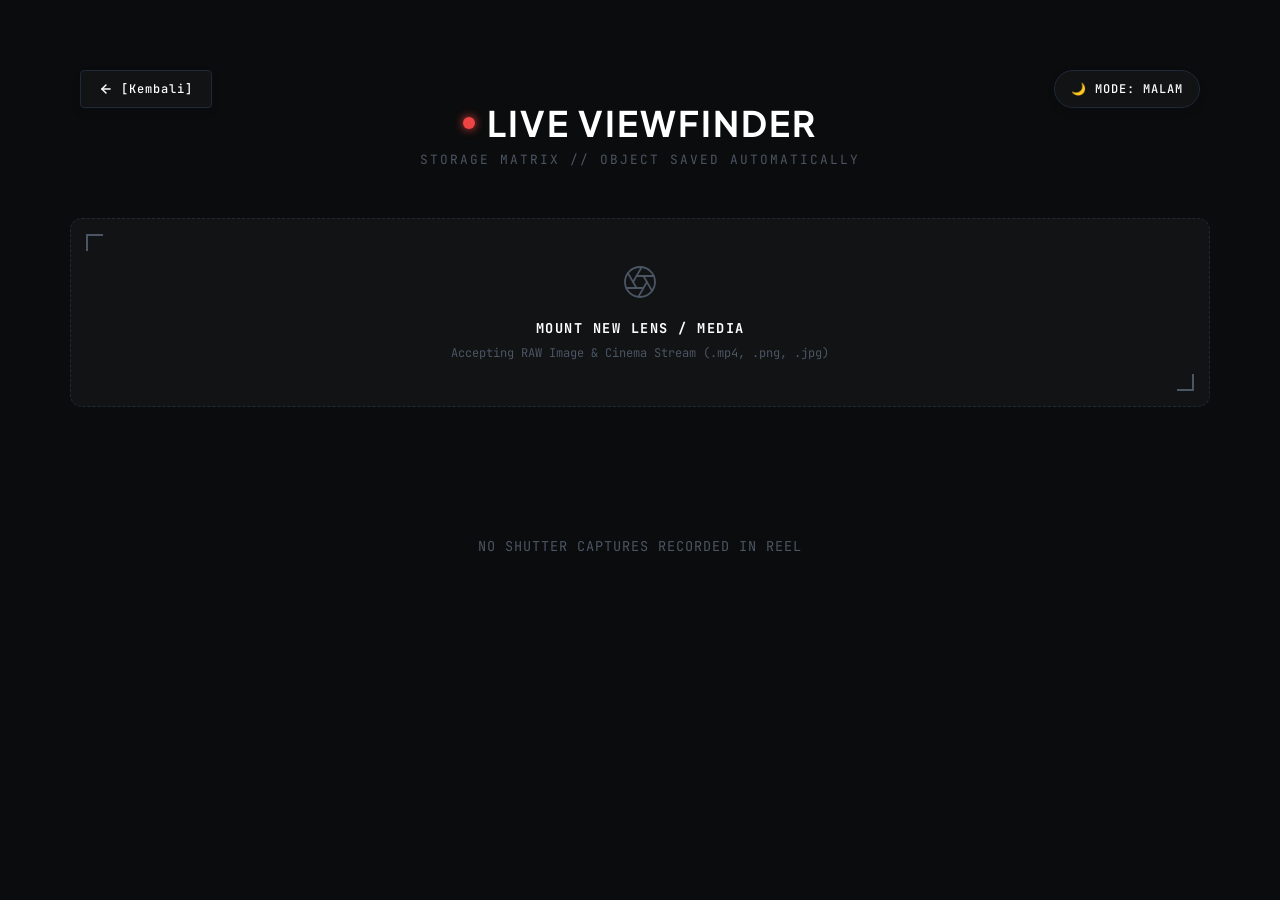
==== Karya.html @ db6d58b0 "first commit" ====
<!DOCTYPE html>
<html lang="id">
<head>
    <meta charset="UTF-8">
    <meta name="viewport" content="width=device-width, initial-scale=1.0">
    <title>Karya Setara Studio</title>
    <style>
        @import url('https://fonts.googleapis.com/css2?family=JetBrains+Mono:wght@300;400;500&family=Plus+Jakarta+Sans:wght@400;600;700&display=swap');

        /* Variabel warna default (Mode Malam) */
        :root {
            --bg-body: #0b0c0d;
            --bg-card: #111315;
            --border-color: #1f2937;
            --text-primary: #ffffff;
            --text-secondary: #9ca3af;
            --text-muted: #4b5563;
            --bg-upload-hover: #15181b;
            --lightbox-bg: rgba(4, 4, 5, 0.98);
        }

        /* Variabel warna saat mode siang aktif */
        body.light-mode {
            --bg-body: #f4f3ef; 
            --bg-card: #ffffff;
            --border-color: #e2e8f0;
            --text-primary: #1a1a1a;
            --text-secondary: #64748b;
            --text-muted: #94a3b8;
            --bg-upload-hover: #fcfbfa;
            --lightbox-bg: rgba(252, 251, 249, 0.98);
        }

        * {
            box-sizing: border-box;
            margin: 0;
            padding: 0;
            transition: background-color 0.4s ease, border-color 0.4s ease, color 0.4s ease;
        }

        body {
            background-color: var(--bg-body);
            color: var(--text-secondary);
            font-family: 'Plus Jakarta Sans', sans-serif;
            padding: 80px 20px 60px 20px; /* Ditambah padding atas agar tombol navigasi rapi */
        }

        .container {
            max-width: 1140px;
            margin: 0 auto;
            position: relative;
        }

        /* ====================================================
           STYLE TOMBOL KEMBALI BERBINGKAI (FRAME BUTTON) 
        ======================================================= */
        .back-to-index-btn {
            position: absolute;
            top: -30px;
            left: 10px;
            background-color: var(--bg-card);
            border: 1px solid var(--border-color);
            color: var(--text-primary);
            padding: 10px 18px;
            border-radius: 4px; /* Sudut tegas khas perangkat bodi kamera */
            text-decoration: none;
            font-family: 'JetBrains Mono', monospace;
            font-size: 0.75rem;
            font-weight: 500;
            letter-spacing: 1px;
            display: flex;
            align-items: center;
            gap: 8px;
            box-shadow: 0 4px 12px rgba(0,0,0,0.05);
        }

        /* Efek Bingkai Menyala Merah Saat Kursor Menyentuh Tombol */
        .back-to-index-btn:hover {
            border-color: #ef4444;
            color: #ef4444;
            box-shadow: 0 0 10px rgba(239, 68, 68, 0.2);
        }

        /* ====================================================
           STYLE TOMBOL SWITCHER SIANG/MALAM
        ======================================================= */
        .theme-toggle-btn {
            position: absolute;
            top: -30px;
            right: 10px;
            background-color: var(--bg-card);
            border: 1px solid var(--border-color);
            color: var(--text-primary);
            padding: 10px 16px;
            border-radius: 30px; /* Membulat sebagai kontras dari tombol kembali */
            cursor: pointer;
            font-family: 'JetBrains Mono', monospace;
            font-size: 0.75rem;
            font-weight: 500;
            letter-spacing: 1px;
            display: flex;
            align-items: center;
            gap: 8px;
            box-shadow: 0 4px 12px rgba(0,0,0,0.05);
        }

        .theme-toggle-btn:hover {
            border-color: #ef4444;
        }

        /* Header Layout */
        header {
            text-align: center;
            margin-bottom: 50px;
            margin-top: 20px;
        }

        header h1 {
            font-size: 2.2rem;
            font-weight: 700;
            color: var(--text-primary);
            letter-spacing: 2px;
            text-transform: uppercase;
            display: inline-flex;
            align-items: center;
            gap: 12px;
        }

        header h1::before {
            content: '';
            width: 12px;
            height: 12px;
            background-color: #ef4444;
            border-radius: 50%;
            display: inline-block;
            box-shadow: 0 0 10px #ef4444;
            animation: blink 1.5s infinite;
        }

        @keyframes blink {
            0%, 100% { opacity: 1; }
            50% { opacity: 0.3; }
        }

        header p {
            font-family: 'JetBrains Mono', monospace;
            font-size: 0.8rem;
            color: var(--text-muted);
            margin-top: 6px;
            text-transform: uppercase;
            letter-spacing: 2px;
        }

        /* Area Upload */
        .upload-section {
            display: flex;
            flex-direction: column;
            align-items: center;
            justify-content: center;
            border: 1px dashed var(--border-color);
            padding: 45px;
            border-radius: 12px;
            background-color: var(--bg-card);
            margin-bottom: 50px;
            cursor: pointer;
            position: relative;
            overflow: hidden;
        }

        .upload-section:hover {
            border-color: #ef4444;
            background-color: var(--bg-upload-hover);
        }

        .upload-section::before, .upload-section::after {
            content: '';
            position: absolute;
            width: 15px;
            height: 15px;
            border-color: var(--text-muted);
            border-style: solid;
        }
        .upload-section:hover::before, .upload-section:hover::after {
            border-color: #ef4444;
        }
        .upload-section::before { top: 15px; left: 15px; border-width: 2px 0 0 2px; }
        .upload-section::after { bottom: 15px; right: 15px; border-width: 0 2px 2px 0; }

        .upload-icon-box {
            color: var(--text-muted);
            margin-bottom: 15px;
        }

        .upload-section:hover .upload-icon-box {
            color: #ef4444;
        }

        .file-input-label {
            color: var(--text-primary);
            font-size: 0.85rem;
            font-weight: 700;
            letter-spacing: 1.5px;
            text-transform: uppercase;
            font-family: 'JetBrains Mono', monospace;
        }

        .upload-hint {
            font-size: 0.75rem;
            color: var(--text-muted);
            margin-top: 8px;
            font-family: 'JetBrains Mono', monospace;
        }

        #file-input {
            display: none;
        }

        /* Grid Galeri */
        .gallery-grid {
            display: grid;
            grid-template-columns: repeat(auto-fill, minmax(300px, 1fr));
            gap: 30px;
        }

        /* Kartu Media */
        .media-card {
            background: var(--bg-card);
            border: 1px solid var(--border-color);
            border-radius: 8px;
            overflow: hidden;
            display: flex;
            flex-direction: column;
        }

        .media-card:hover {
            transform: translateY(-5px);
            border-color: var(--text-muted);
            box-shadow: 0 15px 30px rgba(0, 0, 0, 0.15);
        }

        .media-preview-container {
            width: 100%;
            height: 240px;
            background: #000000;
            overflow: hidden;
            cursor: pointer;
            position: relative;
            display: flex;
            align-items: center;
            justify-content: center;
        }

        .media-preview-container img, 
        .media-preview-container video {
            width: 100%;
            height: 100%;
            object-fit: contain;
        }

        .media-preview-container::after {
            content: '[ CAPTURED FRAME ]';
            position: absolute;
            top: 0; left: 0; width: 100%; height: 100%;
            background: rgba(0, 0, 0, 0.75);
            color: #ef4444;
            display: flex;
            align-items: center;
            justify-content: center;
            font-family: 'JetBrains Mono', monospace;
            font-size: 0.8rem;
            letter-spacing: 2px;
            opacity: 0;
            transition: opacity 0.3s ease;
        }

        .media-preview-container:hover::after {
            opacity: 1;
        }

        .media-info {
            padding: 16px;
            display: flex;
            justify-content: space-between;
            align-items: center;
            background: var(--bg-card);
            border-top: 1px solid var(--border-color);
        }

        .meta-details {
            display: flex;
            flex-direction: column;
            gap: 4px;
            max-width: 65%;
        }

        .media-name {
            font-size: 0.8rem;
            color: var(--text-secondary);
            font-family: 'JetBrains Mono', monospace;
            white-space: nowrap;
            overflow: hidden;
            text-overflow: ellipsis;
        }

        .media-type {
            font-size: 0.7rem;
            font-family: 'JetBrains Mono', monospace;
            color: #ef4444;
            font-weight: bold;
        }

        .delete-btn {
            background-color: transparent;
            color: var(--text-muted);
            border: 1px solid var(--border-color);
            padding: 6px 12px;
            border-radius: 4px;
            cursor: pointer;
            font-size: 0.7rem;
            font-family: 'JetBrains Mono', monospace;
        }

        .delete-btn:hover {
            color: #ffffff;
            background-color: #ef4444;
            border-color: #ef4444;
        }

        .empty-message {
            grid-column: 1 / -1;
            text-align: center;
            color: var(--text-muted);
            padding: 80px 0;
            font-family: 'JetBrains Mono', monospace;
            font-size: 0.85rem;
            letter-spacing: 1px;
        }

        /* LIGHTBOX MODAL */
        .lightbox {
            display: none;
            position: fixed;
            top: 0; left: 0;
            width: 100%; height: 100%;
            background: var(--lightbox-bg);
            z-index: 9999;
            justify-content: center;
            align-items: center;
            backdrop-filter: blur(8px);
        }

        .lightbox-content {
            max-width: 92%;
            max-height: 88%;
            object-fit: contain;
            border: 1px solid var(--border-color);
            animation: shutterOpen 0.3s cubic-bezier(0.16, 1, 0.3, 1);
        }

        body.light-mode .lightbox-content {
            border: 8px solid white;
        }

        @keyframes shutterOpen {
            from { opacity: 0; transform: scale(0.97); }
            to { opacity: 1; transform: scale(1); }
        }

        .close-lightbox {
            position: absolute;
            top: 30px;
            right: 40px;
            color: var(--text-secondary);
            font-size: 30px;
            font-family: 'JetBrains Mono', monospace;
            cursor: pointer;
        }

        .close-lightbox:hover {
            color: #ef4444;
        }
    </style>
</head>
<body>

<div class="container">
    
    <!-- TOMBOL KEMBALI BERBINGKAI MEKANIS -->
    <a href="index.html" class="back-to-index-btn">
        <svg width="14" height="14" viewBox="0 0 24 24" fill="none" stroke="currentColor" stroke-width="2.5" stroke-linecap="round" stroke-linejoin="round"><line x1="19" y1="12" x2="5" y2="12"></line><polyline points="12 19 5 12 12 5"></polyline></svg>
        [Kembali]
    </a>

    <!-- TOMBOL SWITCHER SIANG/MALAM -->
    <button class="theme-toggle-btn" id="theme-toggle" onclick="toggleTheme()">
        🌙 MODE: MALAM
    </button>

    <header>
        <h1>Live Viewfinder</h1>
        <p>Storage Matrix // Object Saved Automatically</p>
    </header>

    <!-- Upload Area -->
    <div class="upload-section" onclick="document.getElementById('file-input').click()">
        <div class="upload-icon-box">
            <svg width="36" height="36" viewBox="0 0 24 24" fill="none" stroke="currentColor" stroke-width="1.2" stroke-linecap="round" stroke-linejoin="round"><circle cx="12" cy="12" r="10"></circle><line x1="14.31" y1="8" x2="20.05" y2="17.94"></line><line x1="9.69" y1="8" x2="21.17" y2="8"></line><line x1="7.38" y1="12" x2="13.12" y2="2.06"></line><line x1="9.69" y1="16" x2="3.95" y2="6.06"></line><line x1="14.31" y1="16" x2="2.83" y2="16"></line><line x1="16.62" y1="12" x2="10.88" y2="21.94"></line></svg>
        </div>
        <span class="file-input-label">Mount New Lens / Media</span>
        <span class="upload-hint">Accepting RAW Image & Cinema Stream (.mp4, .png, .jpg)</span>
        <input type="file" id="file-input" accept="image/*,video/*" multiple>
    </div>

    <!-- Grid Pameran Karya -->
    <div class="gallery-grid" id="gallery-grid">
        <div class="empty-message" id="empty-message">NO SHUTTER CAPTURES RECORDED IN REEL</div>
    </div>
</div>

<!-- Lightbox -->
<div class="lightbox" id="lightbox" onclick="closeLightbox()">
    <span class="close-lightbox" onclick="closeLightbox()">&times;</span>
    <div id="lightbox-media-box" onclick="event.stopPropagation()"></div>
</div>

<script>
    const fileInput = document.getElementById('file-input');
    const galleryGrid = document.getElementById('gallery-grid');
    const emptyMessage = document.getElementById('empty-message');
    const lightbox = document.getElementById('lightbox');
    const lightboxMediaBox = document.getElementById('lightbox-media-box');
    const themeToggleBtn = document.getElementById('theme-toggle');

    // FUNGSI SWITCHER SIANG / MALAM
    function toggleTheme() {
        document.body.classList.toggle('light-mode');
        
        if(document.body.classList.contains('light-mode')) {
            themeToggleBtn.innerHTML = "☀️ MODE: SIANG";
            localStorage.setItem('theme', 'light');
        } else {
            themeToggleBtn.innerHTML = "🌙 MODE: MALAM";
            localStorage.setItem('theme', 'dark');
        }
    }

    if (localStorage.getItem('theme') === 'light') {
        document.body.classList.add('light-mode');
        themeToggleBtn.innerHTML = "☀️ MODE: SIANG";
    }

    // SYSTEM DATABASE LOCAL (INDEXEDDB)
    let db;
    const request = indexedDB.open("CameraDarkroomDB", 1);

    request.onupgradeneeded = function(e) {
        db = e.target.result;
        if (!db.objectStoreNames.contains("media")) {
            db.createObjectStore("media", { keyPath: "id", autoIncrement: true });
        }
    };

    request.onsuccess = function(e) {
        db = e.target.result;
        loadMediaFromDB();
    };

    function loadMediaFromDB() {
        const transaction = db.transaction(["media"], "readonly");
        const store = transaction.objectStore("media");
        const cursorRequest = store.openCursor();

        let hasData = false;

        cursorRequest.onsuccess = function(e) {
            const cursor = e.target.result;
            if (cursor) {
                hasData = true;
                emptyMessage.style.display = 'none';
                const fileURL = URL.createObjectURL(cursor.value.fileData);
                createMediaCard(cursor.value.id, fileURL, cursor.value.type, cursor.value.name);
                cursor.continue();
            }
            if (!hasData) emptyMessage.style.display = 'block';
        };
    }

    fileInput.addEventListener('change', function(e) {
        const files = e.target.files;
        if (files.length === 0) return;

        const transaction = db.transaction(["media"], "readwrite");
        const store = transaction.objectStore("media");

        for (let i = 0; i < files.length; i++) {
            const file = files[i];
            const isImage = file.type.startsWith('image/');
            const isVideo = file.type.startsWith('video/');

            if (!isImage && !isVideo) continue;

            const mediaType = isImage ? 'image' : 'video';
            const mediaObject = { fileData: file, type: mediaType, name: file.name };

            const addRequest = store.add(mediaObject);

            addRequest.onsuccess = function(e) {
                const insertedId = e.target.result;
                const fileURL = URL.createObjectURL(file);
                emptyMessage.style.display = 'none';
                createMediaCard(insertedId, fileURL, mediaType, file.name);
            };
        }
        fileInput.value = ''; 
    });

    function createMediaCard(id, fileURL, type, fileName) {
        const card = document.createElement('div');
        card.className = 'media-card';

        const previewContainer = document.createElement('div');
        previewContainer.className = 'media-preview-container';

        let mediaElement;
        if (type === 'image') {
            mediaElement = document.createElement('img');
            mediaElement.src = fileURL;
            previewContainer.onclick = () => openLightbox('image', fileURL);
        } else if (type === 'video') {
            mediaElement = document.createElement('video');
            mediaElement.src = fileURL;
            mediaElement.muted = true; 
            previewContainer.onclick = () => openLightbox('video', fileURL);
        }

        previewContainer.appendChild(mediaElement);

        const infoDiv = document.createElement('div');
        infoDiv.className = 'media-info';
        
        infoDiv.innerHTML = `
            <div class="meta-details">
                <span class="media-type">${type === 'image' ? '● RAW.IMG' : '● MOV.CINE'}</span>
                <span class="media-name" title="${fileName}">${fileName}</span>
            </div>
        `;

        const deleteBtn = document.createElement('button');
        deleteBtn.className = 'delete-btn';
        deleteBtn.textContent = 'Delete';
        
        deleteBtn.onclick = function() {
            const transaction = db.transaction(["media"], "readwrite");
            const store = transaction.objectStore("media");
            store.delete(id);

            transaction.oncomplete = function() {
                card.remove();
                URL.revokeObjectURL(fileURL);
                if (galleryGrid.querySelectorAll('.media-card').length === 0) {
                    emptyMessage.style.display = 'block';
                }
            };
        };

        infoDiv.appendChild(deleteBtn);
        card.appendChild(previewContainer);
        card.appendChild(infoDiv);
        galleryGrid.appendChild(card);
    }

    function openLightbox(type, src) {
        lightboxMediaBox.innerHTML = ''; 
        if (type === 'image') {
            const img = document.createElement('img');
            img.src = src;
            img.className = 'lightbox-content';
            lightboxMediaBox.appendChild(img);
        } else if (type === 'video') {
            const video = document.createElement('video');
            video.src = src;
            video.className = 'lightbox-content';
            video.controls = true; 
            video.autoplay = true; 
            lightboxMediaBox.appendChild(video);
        }
        lightbox.style.display = 'flex';
    }

    function closeLightbox() {
        lightbox.style.display = 'none';
        lightboxMediaBox.innerHTML = '';
    }
</script>

</body>
</html>
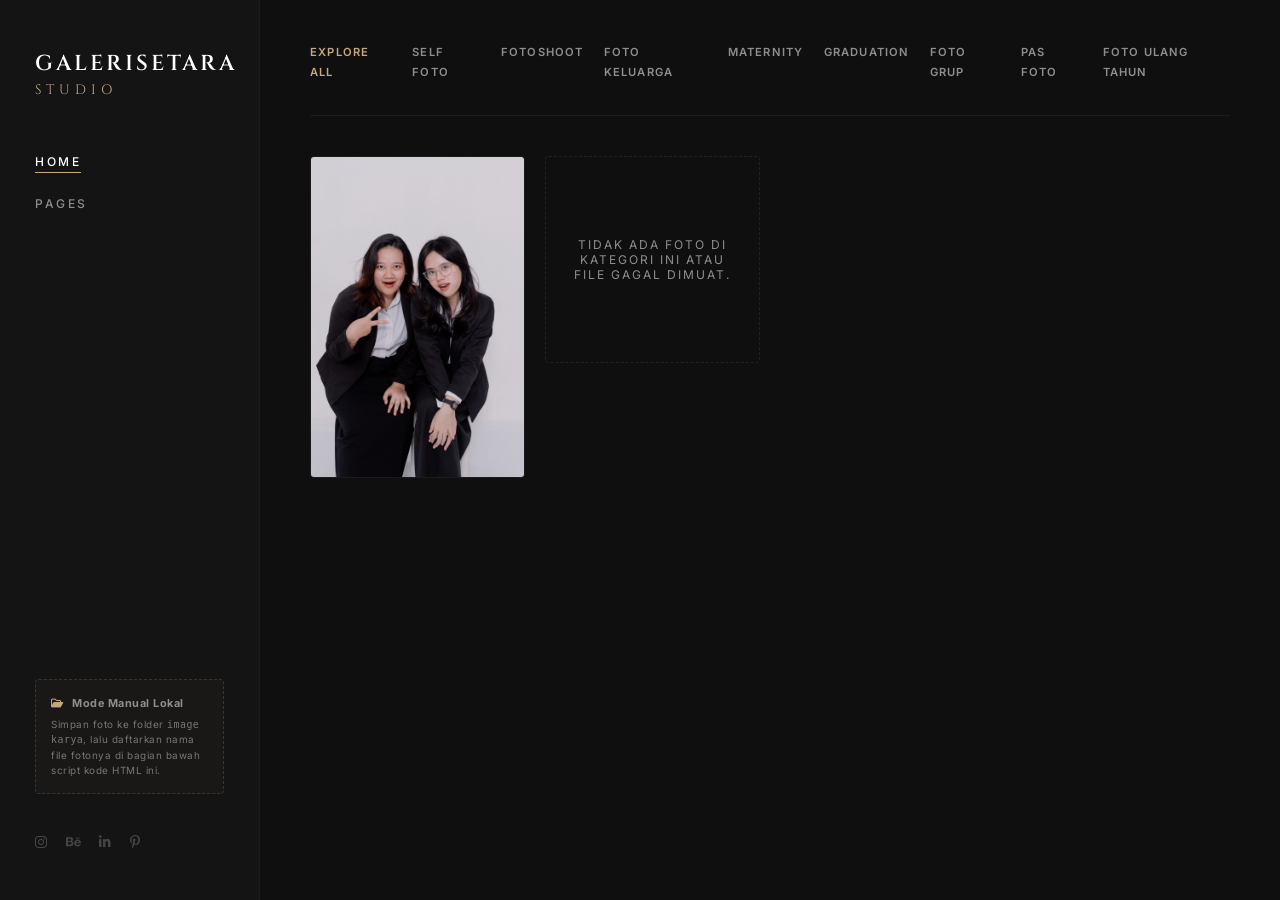
==== commit 2acb9bf4: "update" ====
--- a/Karya.html
+++ b/Karya.html
@@ -3,595 +3,533 @@
 <head>
     <meta charset="UTF-8">
     <meta name="viewport" content="width=device-width, initial-scale=1.0">
-    <title>Karya Setara Studio</title>
+    <title>GaleriSetara Studio | Premium Photography Portfolio</title>
+    
+    <link rel="preconnect" href="https://fonts.googleapis.com">
+    <link rel="preconnect" href="https://fonts.gstatic.com" crossorigin>
+    <link href="https://fonts.googleapis.com/css2?family=Cinzel:wght@400;600;700&family=Inter:wght@300;400;500;600&display=swap" rel="stylesheet">
+    
+    <link rel="stylesheet" href="https://cdnjs.cloudflare.com/ajax/libs/font-awesome/6.4.0/css/all.min.css">
+
     <style>
-        @import url('https://fonts.googleapis.com/css2?family=JetBrains+Mono:wght@300;400;500&family=Plus+Jakarta+Sans:wght@400;600;700&display=swap');
-
-        /* Variabel warna default (Mode Malam) */
         :root {
-            --bg-body: #0b0c0d;
-            --bg-card: #111315;
-            --border-color: #1f2937;
-            --text-primary: #ffffff;
-            --text-secondary: #9ca3af;
-            --text-muted: #4b5563;
-            --bg-upload-hover: #15181b;
-            --lightbox-bg: rgba(4, 4, 5, 0.98);
-        }
-
-        /* Variabel warna saat mode siang aktif */
-        body.light-mode {
-            --bg-body: #f4f3ef; 
-            --bg-card: #ffffff;
-            --border-color: #e2e8f0;
-            --text-primary: #1a1a1a;
-            --text-secondary: #64748b;
-            --text-muted: #94a3b8;
-            --bg-upload-hover: #fcfbfa;
-            --lightbox-bg: rgba(252, 251, 249, 0.98);
+            --bg-dark: #0f0f0f;
+            --bg-sidebar: #141414;
+            --accent-bronze: #c5a880;
+            --text-muted: #8e8e8e;
+            --text-light: #ffffff;
+            --font-serif: 'Cinzel', Georgia, serif;
+            --font-sans: 'Inter', sans-serif;
+            --lightbox-overlay: rgba(11, 11, 11, 0.98);
         }
 
         * {
-            box-sizing: border-box;
             margin: 0;
             padding: 0;
-            transition: background-color 0.4s ease, border-color 0.4s ease, color 0.4s ease;
+            box-sizing: border-box;
         }
 
         body {
-            background-color: var(--bg-body);
-            color: var(--text-secondary);
-            font-family: 'Plus Jakarta Sans', sans-serif;
-            padding: 80px 20px 60px 20px; /* Ditambah padding atas agar tombol navigasi rapi */
-        }
-
-        .container {
-            max-width: 1140px;
-            margin: 0 auto;
-            position: relative;
-        }
-
-        /* ====================================================
-           STYLE TOMBOL KEMBALI BERBINGKAI (FRAME BUTTON) 
-        ======================================================= */
-        .back-to-index-btn {
-            position: absolute;
-            top: -30px;
-            left: 10px;
-            background-color: var(--bg-card);
-            border: 1px solid var(--border-color);
-            color: var(--text-primary);
-            padding: 10px 18px;
-            border-radius: 4px; /* Sudut tegas khas perangkat bodi kamera */
+            background-color: var(--bg-dark);
+            color: var(--text-light);
+            font-family: var(--font-sans);
+            display: flex;
+            min-height: 100vh;
+            letter-spacing: 0.5px;
+            overflow-x: hidden;
+        }
+
+        /* --- SIDEBAR ELEGAN --- */
+        aside {
+            width: 260px;
+            background-color: var(--bg-sidebar);
+            padding: 50px 35px;
+            display: flex;
+            flex-direction: column;
+            justify-content: space-between;
+            position: fixed;
+            top: 0;
+            left: 0;
+            bottom: 0;
+            z-index: 100;
+            border-right: 1px solid rgba(255, 255, 255, 0.03);
+        }
+
+        .brand h1 {
+            font-family: var(--font-serif);
+            font-size: 1.35rem;
+            font-weight: 600;
+            letter-spacing: 3px;
+            line-height: 1.3;
+            text-transform: uppercase;
+        }
+
+        .brand h1 span {
+            display: block;
+            font-size: 0.85rem;
+            font-weight: 400;
+            color: var(--accent-bronze);
+            letter-spacing: 5px;
+            margin-top: 4px;
+        }
+
+        .nav-menu {
+            list-style: none;
+            margin-bottom: auto;
+            margin-top: 50px;
+        }
+
+        .nav-menu li {
+            margin-bottom: 22px;
+        }
+
+        .nav-menu a {
+            color: var(--text-muted);
             text-decoration: none;
-            font-family: 'JetBrains Mono', monospace;
             font-size: 0.75rem;
             font-weight: 500;
-            letter-spacing: 1px;
-            display: flex;
+            letter-spacing: 2.5px;
+            text-transform: uppercase;
+            transition: all 0.4s ease;
+            display: inline-block;
+            position: relative;
+        }
+
+        .nav-menu a::after {
+            content: '';
+            position: absolute;
+            bottom: -4px;
+            left: 0;
+            width: 0;
+            height: 1px;
+            background-color: var(--accent-bronze);
+            transition: width 0.4s ease;
+        }
+
+        .nav-menu a:hover::after, .nav-menu a.active::after { width: 100%; }
+        .nav-menu a:hover, .nav-menu a.active { color: var(--text-light); }
+
+        /* KOTAK INFO PANEL LOCAL */
+        .local-info {
+            background: rgba(197, 168, 128, 0.03);
+            border: 1px dashed rgba(197, 168, 128, 0.2);
+            padding: 15px;
+            border-radius: 4px;
+            font-size: 0.68rem;
+            color: var(--text-muted);
+            line-height: 1.5;
+            margin-bottom: 40px;
+        }
+
+        .local-info i {
+            color: var(--accent-bronze);
+            margin-right: 5px;
+        }
+
+        .social-icons {
+            display: flex;
+            gap: 18px;
+        }
+
+        .social-icons a {
+            color: #444;
+            font-size: 0.85rem;
+            transition: color 0.3s ease, transform 0.3s ease;
+        }
+
+        .social-icons a:hover { color: var(--accent-bronze); transform: translateY(-2px); }
+
+        /* --- KONTEN UTAMA --- */
+        main {
+            margin-left: 260px;
+            flex-grow: 1;
+            width: calc(100% - 260px);
+            padding: 40px 50px;
+            display: flex;
+            flex-direction: column;
+        }
+
+        /* Menu filter atas */
+        .filter-menu {
+            display: flex;
+            justify-content: flex-end;
+            gap: 20px;
+            padding-bottom: 35px;
+            list-style: none;
+            border-bottom: 1px solid rgba(255, 255, 255, 0.05);
+            margin-bottom: 40px;
+        }
+
+        .filter-menu a {
+            color: var(--text-muted);
+            text-decoration: none;
+            font-size: 0.7rem;
+            font-weight: 600;
+            letter-spacing: 1.2px;
+            text-transform: uppercase;
+            transition: color 0.3s ease;
+        }
+
+        .filter-menu a:hover, .filter-menu a.active {
+            color: var(--accent-bronze);
+        }
+
+        /* --- TATA LETAK MASONRY --- */
+        .gallery-grid {
+            column-count: 4;
+            column-gap: 20px;
+            flex-grow: 1;
+        }
+
+        .gallery-item {
+            position: relative;
+            background-color: #161616;
+            overflow: hidden;
+            border-radius: 4px;
+            cursor: pointer;
+            margin-bottom: 20px;
+            break-inside: avoid;
+            border: 1px solid rgba(255, 255, 255, 0.02);
+            animation: fadeIn 0.6s ease forwards;
+            transition: transform 0.4s cubic-bezier(0.25, 1, 0.5, 1), border-color 0.4s ease;
+            display: block;
+        }
+        
+        @keyframes fadeIn {
+            from { opacity: 0; transform: translateY(15px); }
+            to { opacity: 1; transform: translateY(0); }
+        }
+
+        .gallery-item img {
+            width: 100%;
+            height: auto;
+            display: block;
+            filter: grayscale(15%) brightness(90%);
+            transition: transform 0.8s cubic-bezier(0.25, 1, 0.5, 1), filter 0.8s ease;
+        }
+
+        .item-overlay {
+            position: absolute;
+            top: 0;
+            left: 0;
+            width: 100%;
+            height: 100%;
+            background: linear-gradient(to top, rgba(11, 11, 11, 0.8) 0%, rgba(11, 11, 11, 0.1) 70%, rgba(11, 11, 11, 0) 100%);
+            opacity: 0;
+            display: flex;
+            flex-direction: column;
+            justify-content: flex-end;
+            padding: 20px;
+            transition: opacity 0.4s ease;
+            z-index: 2;
+        }
+
+        .item-overlay i {
+            font-size: 1.1rem;
+            color: var(--text-light);
+            opacity: 0.7;
+            transform: translateY(-5px);
+            transition: transform 0.4s ease, opacity 0.4s ease;
+        }
+
+        .item-overlay span {
+            font-family: var(--font-serif);
+            font-size: 0.75rem;
+            letter-spacing: 1.5px;
+            text-transform: uppercase;
+            color: var(--text-light);
+            transform: translateY(10px);
+            transition: transform 0.4s ease;
+            margin-top: 5px;
+        }
+
+        /* Hover Actions */
+        .gallery-item:hover { transform: translateY(-5px); border-color: rgba(197, 168, 128, 0.4); }
+        .gallery-item:hover img { transform: scale(1.03); filter: grayscale(0%) brightness(100%); }
+        .gallery-item:hover .item-overlay { opacity: 1; }
+        .gallery-item:hover .item-overlay i, .gallery-item:hover .item-overlay span { transform: translateY(0); opacity: 1;}
+
+        /* Placeholder kosong */
+        .empty-placeholder {
+            display: flex;
+            flex-direction: column;
+            justify-content: center;
             align-items: center;
-            gap: 8px;
-            box-shadow: 0 4px 12px rgba(0,0,0,0.05);
-        }
-
-        /* Efek Bingkai Menyala Merah Saat Kursor Menyentuh Tombol */
-        .back-to-index-btn:hover {
-            border-color: #ef4444;
-            color: #ef4444;
-            box-shadow: 0 0 10px rgba(239, 68, 68, 0.2);
-        }
-
-        /* ====================================================
-           STYLE TOMBOL SWITCHER SIANG/MALAM
-        ======================================================= */
-        .theme-toggle-btn {
-            position: absolute;
-            top: -30px;
-            right: 10px;
-            background-color: var(--bg-card);
-            border: 1px solid var(--border-color);
-            color: var(--text-primary);
-            padding: 10px 16px;
-            border-radius: 30px; /* Membulat sebagai kontras dari tombol kembali */
-            cursor: pointer;
-            font-family: 'JetBrains Mono', monospace;
+            border: 1px dashed rgba(255, 255, 255, 0.08);
+            color: var(--text-muted);
             font-size: 0.75rem;
-            font-weight: 500;
-            letter-spacing: 1px;
-            display: flex;
-            align-items: center;
-            gap: 8px;
-            box-shadow: 0 4px 12px rgba(0,0,0,0.05);
-        }
-
-        .theme-toggle-btn:hover {
-            border-color: #ef4444;
-        }
-
-        /* Header Layout */
-        header {
-            text-align: center;
-            margin-bottom: 50px;
-            margin-top: 20px;
-        }
-
-        header h1 {
-            font-size: 2.2rem;
-            font-weight: 700;
-            color: var(--text-primary);
             letter-spacing: 2px;
             text-transform: uppercase;
-            display: inline-flex;
-            align-items: center;
-            gap: 12px;
-        }
-
-        header h1::before {
-            content: '';
-            width: 12px;
-            height: 12px;
-            background-color: #ef4444;
-            border-radius: 50%;
-            display: inline-block;
-            box-shadow: 0 0 10px #ef4444;
-            animation: blink 1.5s infinite;
-        }
-
-        @keyframes blink {
-            0%, 100% { opacity: 1; }
-            50% { opacity: 0.3; }
-        }
-
-        header p {
-            font-family: 'JetBrains Mono', monospace;
-            font-size: 0.8rem;
-            color: var(--text-muted);
-            margin-top: 6px;
-            text-transform: uppercase;
-            letter-spacing: 2px;
-        }
-
-        /* Area Upload */
-        .upload-section {
-            display: flex;
-            flex-direction: column;
-            align-items: center;
-            justify-content: center;
-            border: 1px dashed var(--border-color);
-            padding: 45px;
-            border-radius: 12px;
-            background-color: var(--bg-card);
-            margin-bottom: 50px;
-            cursor: pointer;
-            position: relative;
-            overflow: hidden;
-        }
-
-        .upload-section:hover {
-            border-color: #ef4444;
-            background-color: var(--bg-upload-hover);
-        }
-
-        .upload-section::before, .upload-section::after {
-            content: '';
-            position: absolute;
-            width: 15px;
-            height: 15px;
-            border-color: var(--text-muted);
-            border-style: solid;
-        }
-        .upload-section:hover::before, .upload-section:hover::after {
-            border-color: #ef4444;
-        }
-        .upload-section::before { top: 15px; left: 15px; border-width: 2px 0 0 2px; }
-        .upload-section::after { bottom: 15px; right: 15px; border-width: 0 2px 2px 0; }
-
-        .upload-icon-box {
-            color: var(--text-muted);
-            margin-bottom: 15px;
-        }
-
-        .upload-section:hover .upload-icon-box {
-            color: #ef4444;
-        }
-
-        .file-input-label {
-            color: var(--text-primary);
-            font-size: 0.85rem;
-            font-weight: 700;
-            letter-spacing: 1.5px;
-            text-transform: uppercase;
-            font-family: 'JetBrains Mono', monospace;
-        }
-
-        .upload-hint {
-            font-size: 0.75rem;
-            color: var(--text-muted);
-            margin-top: 8px;
-            font-family: 'JetBrains Mono', monospace;
-        }
-
-        #file-input {
-            display: none;
-        }
-
-        /* Grid Galeri */
-        .gallery-grid {
-            display: grid;
-            grid-template-columns: repeat(auto-fill, minmax(300px, 1fr));
-            gap: 30px;
-        }
-
-        /* Kartu Media */
-        .media-card {
-            background: var(--bg-card);
-            border: 1px solid var(--border-color);
-            border-radius: 8px;
-            overflow: hidden;
-            display: flex;
-            flex-direction: column;
-        }
-
-        .media-card:hover {
-            transform: translateY(-5px);
-            border-color: var(--text-muted);
-            box-shadow: 0 15px 30px rgba(0, 0, 0, 0.15);
-        }
-
-        .media-preview-container {
+            text-align: center;
+            padding: 80px 20px;
             width: 100%;
-            height: 240px;
-            background: #000000;
-            overflow: hidden;
-            cursor: pointer;
-            position: relative;
-            display: flex;
-            align-items: center;
-            justify-content: center;
-        }
-
-        .media-preview-container img, 
-        .media-preview-container video {
+            border-radius: 4px;
+            gap: 15px;
+        }
+
+        /* --- LIGHTBOX (ZOOM MODAL) --- */
+        .lightbox {
+            position: fixed;
+            top: 0;
+            left: 0;
             width: 100%;
             height: 100%;
-            object-fit: contain;
-        }
-
-        .media-preview-container::after {
-            content: '[ CAPTURED FRAME ]';
-            position: absolute;
-            top: 0; left: 0; width: 100%; height: 100%;
-            background: rgba(0, 0, 0, 0.75);
-            color: #ef4444;
-            display: flex;
-            align-items: center;
-            justify-content: center;
-            font-family: 'JetBrains Mono', monospace;
-            font-size: 0.8rem;
-            letter-spacing: 2px;
-            opacity: 0;
-            transition: opacity 0.3s ease;
-        }
-
-        .media-preview-container:hover::after {
-            opacity: 1;
-        }
-
-        .media-info {
-            padding: 16px;
-            display: flex;
-            justify-content: space-between;
-            align-items: center;
-            background: var(--bg-card);
-            border-top: 1px solid var(--border-color);
-        }
-
-        .meta-details {
-            display: flex;
-            flex-direction: column;
-            gap: 4px;
-            max-width: 65%;
-        }
-
-        .media-name {
-            font-size: 0.8rem;
-            color: var(--text-secondary);
-            font-family: 'JetBrains Mono', monospace;
-            white-space: nowrap;
-            overflow: hidden;
-            text-overflow: ellipsis;
-        }
-
-        .media-type {
-            font-size: 0.7rem;
-            font-family: 'JetBrains Mono', monospace;
-            color: #ef4444;
-            font-weight: bold;
-        }
-
-        .delete-btn {
-            background-color: transparent;
-            color: var(--text-muted);
-            border: 1px solid var(--border-color);
-            padding: 6px 12px;
-            border-radius: 4px;
-            cursor: pointer;
-            font-size: 0.7rem;
-            font-family: 'JetBrains Mono', monospace;
-        }
-
-        .delete-btn:hover {
-            color: #ffffff;
-            background-color: #ef4444;
-            border-color: #ef4444;
-        }
-
-        .empty-message {
-            grid-column: 1 / -1;
-            text-align: center;
-            color: var(--text-muted);
-            padding: 80px 0;
-            font-family: 'JetBrains Mono', monospace;
-            font-size: 0.85rem;
-            letter-spacing: 1px;
-        }
-
-        /* LIGHTBOX MODAL */
-        .lightbox {
-            display: none;
-            position: fixed;
-            top: 0; left: 0;
-            width: 100%; height: 100%;
-            background: var(--lightbox-bg);
-            z-index: 9999;
+            background-color: var(--lightbox-overlay);
+            display: flex;
             justify-content: center;
             align-items: center;
-            backdrop-filter: blur(8px);
-        }
+            z-index: 1000;
+            opacity: 0;
+            pointer-events: none;
+            transition: opacity 0.5s ease;
+            backdrop-filter: blur(5px);
+        }
+
+        .lightbox.active { opacity: 1; pointer-events: auto; }
 
         .lightbox-content {
-            max-width: 92%;
-            max-height: 88%;
-            object-fit: contain;
-            border: 1px solid var(--border-color);
-            animation: shutterOpen 0.3s cubic-bezier(0.16, 1, 0.3, 1);
-        }
-
-        body.light-mode .lightbox-content {
-            border: 8px solid white;
-        }
-
-        @keyframes shutterOpen {
-            from { opacity: 0; transform: scale(0.97); }
-            to { opacity: 1; transform: scale(1); }
-        }
-
-        .close-lightbox {
-            position: absolute;
-            top: 30px;
-            right: 40px;
-            color: var(--text-secondary);
-            font-size: 30px;
-            font-family: 'JetBrains Mono', monospace;
-            cursor: pointer;
-        }
-
-        .close-lightbox:hover {
-            color: #ef4444;
-        }
+            max-width: 90%; max-height: 90%;
+            display: flex; justify-content: center; align-items: center;
+            border: 2px solid rgba(255,255,255,0.05); border-radius: 4px;
+            overflow: hidden; background-color: #050505;
+            box-shadow: 0 20px 60px rgba(0,0,0,0.8);
+            animation: zoomIn 0.5s ease forwards;
+        }
+
+        @keyframes zoomIn {
+            from { transform: scale(0.9); opacity: 0;}
+            to { transform: scale(1); opacity: 1;}
+        }
+
+        .lightbox-content img { width: auto; max-width: 100%; height: auto; max-height: 90vh; object-fit: contain; display: block; }
+        .close-lightbox { position: absolute; top: 30px; right: 30px; font-size: 1.5rem; color: var(--text-muted); cursor: pointer; background: none; border: none; transition: all 0.3s ease; }
+        .close-lightbox:hover { color: var(--accent-bronze); transform: scale(1.1) rotate(90deg); }
+
+        /* --- RESPONSIVE BREAKPOINTS --- */
+        @media (max-width: 1200px) { .gallery-grid { column-count: 3; } }
+        @media (max-width: 1024px) { .filter-menu { justify-content: flex-start; overflow-x: auto; white-space: nowrap; padding-bottom: 20px; } }
+        @media (max-width: 900px) { .gallery-grid { column-count: 2; } }
+        @media (max-width: 768px) {
+            body { flex-direction: column; }
+            aside { position: relative; width: 100%; height: auto; padding: 30px 25px; border-right: none; border-bottom: 1px solid rgba(255, 255, 255, 0.03); }
+            .nav-menu { display: flex; flex-wrap: wrap; gap: 20px; margin-top: 25px; margin-bottom: 25px; }
+            .nav-menu li { margin-bottom: 0; }
+            .local-info { margin-bottom: 20px; }
+            main { margin-left: 0; width: 100%; padding: 25px; }
+            .filter-menu { margin-bottom: 25px; }
+            .gallery-grid { column-count: 2; column-gap: 15px; }
+        }
+        @media (max-width: 480px) { .gallery-grid { column-count: 1; } }
     </style>
 </head>
 <body>
 
-<div class="container">
-    
-    <!-- TOMBOL KEMBALI BERBINGKAI MEKANIS -->
-    <a href="index.html" class="back-to-index-btn">
-        <svg width="14" height="14" viewBox="0 0 24 24" fill="none" stroke="currentColor" stroke-width="2.5" stroke-linecap="round" stroke-linejoin="round"><line x1="19" y1="12" x2="5" y2="12"></line><polyline points="12 19 5 12 12 5"></polyline></svg>
-        [Kembali]
-    </a>
-
-    <!-- TOMBOL SWITCHER SIANG/MALAM -->
-    <button class="theme-toggle-btn" id="theme-toggle" onclick="toggleTheme()">
-        🌙 MODE: MALAM
-    </button>
-
-    <header>
-        <h1>Live Viewfinder</h1>
-        <p>Storage Matrix // Object Saved Automatically</p>
-    </header>
-
-    <!-- Upload Area -->
-    <div class="upload-section" onclick="document.getElementById('file-input').click()">
-        <div class="upload-icon-box">
-            <svg width="36" height="36" viewBox="0 0 24 24" fill="none" stroke="currentColor" stroke-width="1.2" stroke-linecap="round" stroke-linejoin="round"><circle cx="12" cy="12" r="10"></circle><line x1="14.31" y1="8" x2="20.05" y2="17.94"></line><line x1="9.69" y1="8" x2="21.17" y2="8"></line><line x1="7.38" y1="12" x2="13.12" y2="2.06"></line><line x1="9.69" y1="16" x2="3.95" y2="6.06"></line><line x1="14.31" y1="16" x2="2.83" y2="16"></line><line x1="16.62" y1="12" x2="10.88" y2="21.94"></line></svg>
+    <aside>
+        <div class="brand">
+            <h1>GaleriSetara<br><span>Studio</span></h1>
         </div>
-        <span class="file-input-label">Mount New Lens / Media</span>
-        <span class="upload-hint">Accepting RAW Image & Cinema Stream (.mp4, .png, .jpg)</span>
-        <input type="file" id="file-input" accept="image/*,video/*" multiple>
+
+        <ul class="nav-menu">
+            <li><a href="#" class="active">Home</a></li>
+            <li><a href="#">Pages</a></li>
+        </ul>
+
+        <div class="local-info">
+            <p><i class="fa-regular fa-folder-open"></i> <strong>Mode Manual Lokal</strong></p>
+            <p style="margin-top: 5px; font-size: 0.62rem; color: #777;">Simpan foto ke folder <code>image karya</code>, lalu daftarkan nama file fotonya di bagian bawah script kode HTML ini.</p>
+        </div>
+
+        <div class="social-icons">
+            <a href="#"><i class="fab fa-instagram"></i></a>
+            <a href="#"><i class="fab fa-behance"></i></a>
+            <a href="#"><i class="fab fa-linkedin-in"></i></a>
+            <a href="#"><i class="fab fa-pinterest-p"></i></a>
+        </div>
+    </aside>
+
+    <main>
+        <ul class="filter-menu" id="filterMenu">
+            <li><a href="#" class="active" data-filter="all">Explore All</a></li>
+            <li><a href="#" data-filter="self-foto">Self Foto</a></li>
+            <li><a href="#" data-filter="fotoshoot">FotoShoot</a></li>
+            <li><a href="#" data-filter="foto-keluarga">Foto Keluarga</a></li>
+            <li><a href="#" data-filter="maternity">Maternity</a></li>
+            <li><a href="#" data-filter="graduation">Graduation</a></li>
+            <li><a href="#" data-filter="foto-grup">Foto Grup</a></li>
+            <li><a href="#" data-filter="pas-foto">Pas Foto</a></li>
+            <li><a href="#" data-filter="ulang-tahun">Foto Ulang Tahun</a></li>
+        </ul>
+
+        <div class="gallery-grid" id="galleryGrid">
+            <div class="empty-placeholder" id="emptyPlaceholder">
+                <i class="fa-regular fa-image" style="font-size: 2rem; color: #2a2a2a;"></i>
+                <span>Belum ada karya terdaftar di dalam kode JavaScript.</span>
+            </div>
+        </div>
+    </main>
+
+    <div class="lightbox" id="lightbox" onclick="closeLightbox(event)">
+        <button class="close-lightbox"><i class="fa-solid fa-xmark"></i></button>
+        <div class="lightbox-content">
+            <img id="lightboxImage" src="" alt="Zoom">
+        </div>
     </div>
 
-    <!-- Grid Pameran Karya -->
-    <div class="gallery-grid" id="gallery-grid">
-        <div class="empty-message" id="empty-message">NO SHUTTER CAPTURES RECORDED IN REEL</div>
-    </div>
-</div>
-
-<!-- Lightbox -->
-<div class="lightbox" id="lightbox" onclick="closeLightbox()">
-    <span class="close-lightbox" onclick="closeLightbox()">&times;</span>
-    <div id="lightbox-media-box" onclick="event.stopPropagation()"></div>
-</div>
-
-<script>
-    const fileInput = document.getElementById('file-input');
-    const galleryGrid = document.getElementById('gallery-grid');
-    const emptyMessage = document.getElementById('empty-message');
-    const lightbox = document.getElementById('lightbox');
-    const lightboxMediaBox = document.getElementById('lightbox-media-box');
-    const themeToggleBtn = document.getElementById('theme-toggle');
-
-    // FUNGSI SWITCHER SIANG / MALAM
-    function toggleTheme() {
-        document.body.classList.toggle('light-mode');
+    <script>
+        // =========================================================================
+        // ✍️ TEMPAT MENGATUR/MENDAFTARKAN NAMA FILE FOTO ANDA
+        // Tulis nama file foto (beserta ekstensinya seperti .jpg/.png) yang sudah 
+        // dimasukkan ke dalam folder lokal masing-masing di bawah ini:
+        // =========================================================================
+        const daftarFotoKarya = {
+            'self-foto': [
+                'felly.jpg', 
+                'foto_diri2.png'
+            ],
+            'fotoshoot': [
+                'model_studio1.jpg'
+            ],
+            'foto-keluarga': [
+                'keluarga_besar.jpg'
+            ],
+            'maternity': [
+                'maternity_session.jpg'
+            ],
+            'graduation': [
+                'wisuda_setara.jpg'
+            ],
+            'foto-grup': [
+                'fgw.jpg' 
+            ],
+            'pas-foto': [
+                'pasfoto_3x4.jpg'
+            ],
+            'ulang-tahun': [
+                'sweet_seventeen.jpg'
+            ]
+        };
+
+        const galleryGrid = document.getElementById('galleryGrid');
+        const emptyPlaceholder = document.getElementById('emptyPlaceholder');
+        const filterMenu = document.getElementById('filterMenu');
+        const lightbox = document.getElementById('lightbox');
+        const lightboxImage = document.getElementById('lightboxImage');
         
-        if(document.body.classList.contains('light-mode')) {
-            themeToggleBtn.innerHTML = "☀️ MODE: SIANG";
-            localStorage.setItem('theme', 'light');
-        } else {
-            themeToggleBtn.innerHTML = "🌙 MODE: MALAM";
-            localStorage.setItem('theme', 'dark');
-        }
-    }
-
-    if (localStorage.getItem('theme') === 'light') {
-        document.body.classList.add('light-mode');
-        themeToggleBtn.innerHTML = "☀️ MODE: SIANG";
-    }
-
-    // SYSTEM DATABASE LOCAL (INDEXEDDB)
-    let db;
-    const request = indexedDB.open("CameraDarkroomDB", 1);
-
-    request.onupgradeneeded = function(e) {
-        db = e.target.result;
-        if (!db.objectStoreNames.contains("media")) {
-            db.createObjectStore("media", { keyPath: "id", autoIncrement: true });
-        }
-    };
-
-    request.onsuccess = function(e) {
-        db = e.target.result;
-        loadMediaFromDB();
-    };
-
-    function loadMediaFromDB() {
-        const transaction = db.transaction(["media"], "readonly");
-        const store = transaction.objectStore("media");
-        const cursorRequest = store.openCursor();
-
-        let hasData = false;
-
-        cursorRequest.onsuccess = function(e) {
-            const cursor = e.target.result;
-            if (cursor) {
-                hasData = true;
-                emptyMessage.style.display = 'none';
-                const fileURL = URL.createObjectURL(cursor.value.fileData);
-                createMediaCard(cursor.value.id, fileURL, cursor.value.type, cursor.value.name);
-                cursor.continue();
+        let currentFilter = 'all';
+
+        document.addEventListener('DOMContentLoaded', () => {
+            renderGallery();
+            setupFilters();
+        });
+
+        // Membaca objek daftarFotoKarya dan membangun struktur HTML otomatis
+        function renderGallery() {
+            let totalFoto = 0;
+            galleryGrid.innerHTML = ''; // Bersihkan isi awal
+
+            for (const [kategori, listFile] of Object.entries(daftarFotoKarya)) {
+                listFile.forEach(namaFile => {
+                    // Struktur jalur lokal relatif mengarah ke sub-folder
+                    const pathLokal = `image karya/${kategori}/${namaFile}`;
+                    createGalleryItem(pathLokal, kategori);
+                    totalFoto++;
+                });
             }
-            if (!hasData) emptyMessage.style.display = 'block';
-        };
-    }
-
-    fileInput.addEventListener('change', function(e) {
-        const files = e.target.files;
-        if (files.length === 0) return;
-
-        const transaction = db.transaction(["media"], "readwrite");
-        const store = transaction.objectStore("media");
-
-        for (let i = 0; i < files.length; i++) {
-            const file = files[i];
-            const isImage = file.type.startsWith('image/');
-            const isVideo = file.type.startsWith('video/');
-
-            if (!isImage && !isVideo) continue;
-
-            const mediaType = isImage ? 'image' : 'video';
-            const mediaObject = { fileData: file, type: mediaType, name: file.name };
-
-            const addRequest = store.add(mediaObject);
-
-            addRequest.onsuccess = function(e) {
-                const insertedId = e.target.result;
-                const fileURL = URL.createObjectURL(file);
-                emptyMessage.style.display = 'none';
-                createMediaCard(insertedId, fileURL, mediaType, file.name);
-            };
-        }
-        fileInput.value = ''; 
-    });
-
-    function createMediaCard(id, fileURL, type, fileName) {
-        const card = document.createElement('div');
-        card.className = 'media-card';
-
-        const previewContainer = document.createElement('div');
-        previewContainer.className = 'media-preview-container';
-
-        let mediaElement;
-        if (type === 'image') {
-            mediaElement = document.createElement('img');
-            mediaElement.src = fileURL;
-            previewContainer.onclick = () => openLightbox('image', fileURL);
-        } else if (type === 'video') {
-            mediaElement = document.createElement('video');
-            mediaElement.src = fileURL;
-            mediaElement.muted = true; 
-            previewContainer.onclick = () => openLightbox('video', fileURL);
-        }
-
-        previewContainer.appendChild(mediaElement);
-
-        const infoDiv = document.createElement('div');
-        infoDiv.className = 'media-info';
-        
-        infoDiv.innerHTML = `
-            <div class="meta-details">
-                <span class="media-type">${type === 'image' ? '● RAW.IMG' : '● MOV.CINE'}</span>
-                <span class="media-name" title="${fileName}">${fileName}</span>
-            </div>
-        `;
-
-        const deleteBtn = document.createElement('button');
-        deleteBtn.className = 'delete-btn';
-        deleteBtn.textContent = 'Delete';
-        
-        deleteBtn.onclick = function() {
-            const transaction = db.transaction(["media"], "readwrite");
-            const store = transaction.objectStore("media");
-            store.delete(id);
-
-            transaction.oncomplete = function() {
-                card.remove();
-                URL.revokeObjectURL(fileURL);
-                if (galleryGrid.querySelectorAll('.media-card').length === 0) {
-                    emptyMessage.style.display = 'block';
+
+            if (totalFoto === 0) {
+                galleryGrid.appendChild(emptyPlaceholder);
+            }
+        }
+
+        function createGalleryItem(src, category) {
+            const item = document.createElement('div');
+            item.className = 'gallery-item';
+            item.setAttribute('data-category', category);
+
+            item.innerHTML = `
+                <img src="${src}" alt="Karya GaleriSetara" onerror="handleMissingImage(this);">
+                <div class="item-overlay">
+                    <i class="fa-solid fa-magnifying-glass-plus"></i>
+                    <span>Zoom Karya</span>
+                </div>
+            `;
+            
+            // Tambah trigger event klik untuk zoom gambar
+            item.addEventListener('click', () => openLightbox(src));
+            galleryGrid.appendChild(item);
+        }
+
+        // Penanganan error seandainya nama file di kode dan di folder komputer tidak sama
+        function handleMissingImage(imgElement) {
+            console.warn("File tidak ditemukan pada path: " + imgElement.src);
+            imgElement.parentElement.remove(); // Sembunyikan box item yang rusak
+            checkEmptyState();
+        }
+
+        // Logika kontrol menu filter atas
+        function setupFilters() {
+            const filterButtons = filterMenu.querySelectorAll('a');
+            filterButtons.forEach(btn => {
+                btn.addEventListener('click', (e) => {
+                    e.preventDefault();
+                    filterButtons.forEach(b => b.classList.remove('active'));
+                    btn.classList.add('active');
+                    
+                    currentFilter = btn.getAttribute('data-filter');
+                    applyFilter();
+                });
+            });
+        }
+
+        function applyFilter() {
+            const items = galleryGrid.querySelectorAll('.gallery-item');
+            let countVisible = 0;
+
+            items.forEach(item => {
+                if (currentFilter === 'all' || item.getAttribute('data-category') === currentFilter) {
+                    item.style.display = 'block';
+                    countVisible++;
+                } else {
+                    item.style.display = 'none';
                 }
-            };
-        };
-
-        infoDiv.appendChild(deleteBtn);
-        card.appendChild(previewContainer);
-        card.appendChild(infoDiv);
-        galleryGrid.appendChild(card);
-    }
-
-    function openLightbox(type, src) {
-        lightboxMediaBox.innerHTML = ''; 
-        if (type === 'image') {
-            const img = document.createElement('img');
-            img.src = src;
-            img.className = 'lightbox-content';
-            lightboxMediaBox.appendChild(img);
-        } else if (type === 'video') {
-            const video = document.createElement('video');
-            video.src = src;
-            video.className = 'lightbox-content';
-            video.controls = true; 
-            video.autoplay = true; 
-            lightboxMediaBox.appendChild(video);
-        }
-        lightbox.style.display = 'flex';
-    }
-
-    function closeLightbox() {
-        lightbox.style.display = 'none';
-        lightboxMediaBox.innerHTML = '';
-    }
-</script>
-
+            });
+
+            checkEmptyState(countVisible);
+        }
+
+        function checkEmptyState(countVisible = null) {
+            const items = galleryGrid.querySelectorAll('.gallery-item');
+            const totalActive = countVisible !== null ? countVisible : galleryGrid.querySelectorAll('.gallery-item[style="display: block;"]').length;
+            
+            const existingTemp = document.getElementById('tempPlaceholder');
+            if (existingTemp) existingTemp.remove();
+
+            if (items.length === 0 || totalActive === 0) {
+                const tempMsg = document.createElement('div');
+                tempMsg.className = 'empty-placeholder';
+                tempMsg.id = 'tempPlaceholder';
+                tempMsg.innerHTML = '<span>Tidak ada foto di kategori ini atau file gagal dimuat.</span>';
+                galleryGrid.appendChild(tempMsg);
+            }
+        }
+
+        // Kontrol Aktivasi Lightbox (Zoom gambar)
+        function openLightbox(src) {
+            lightboxImage.src = src;
+            lightbox.classList.add('active');
+            document.body.style.overflow = 'hidden';
+        }
+
+        function closeLightbox(e) {
+            if (e.target === lightbox || e.target.closest('.close-lightbox')) {
+                lightbox.classList.remove('active');
+                document.body.style.overflow = '';
+            }
+        }
+
+        document.addEventListener('keydown', (e) => {
+            if (e.key === 'Escape' && lightbox.classList.contains('active')) closeLightbox({target: lightbox});
+        });
+    </script>
 </body>
 </html>
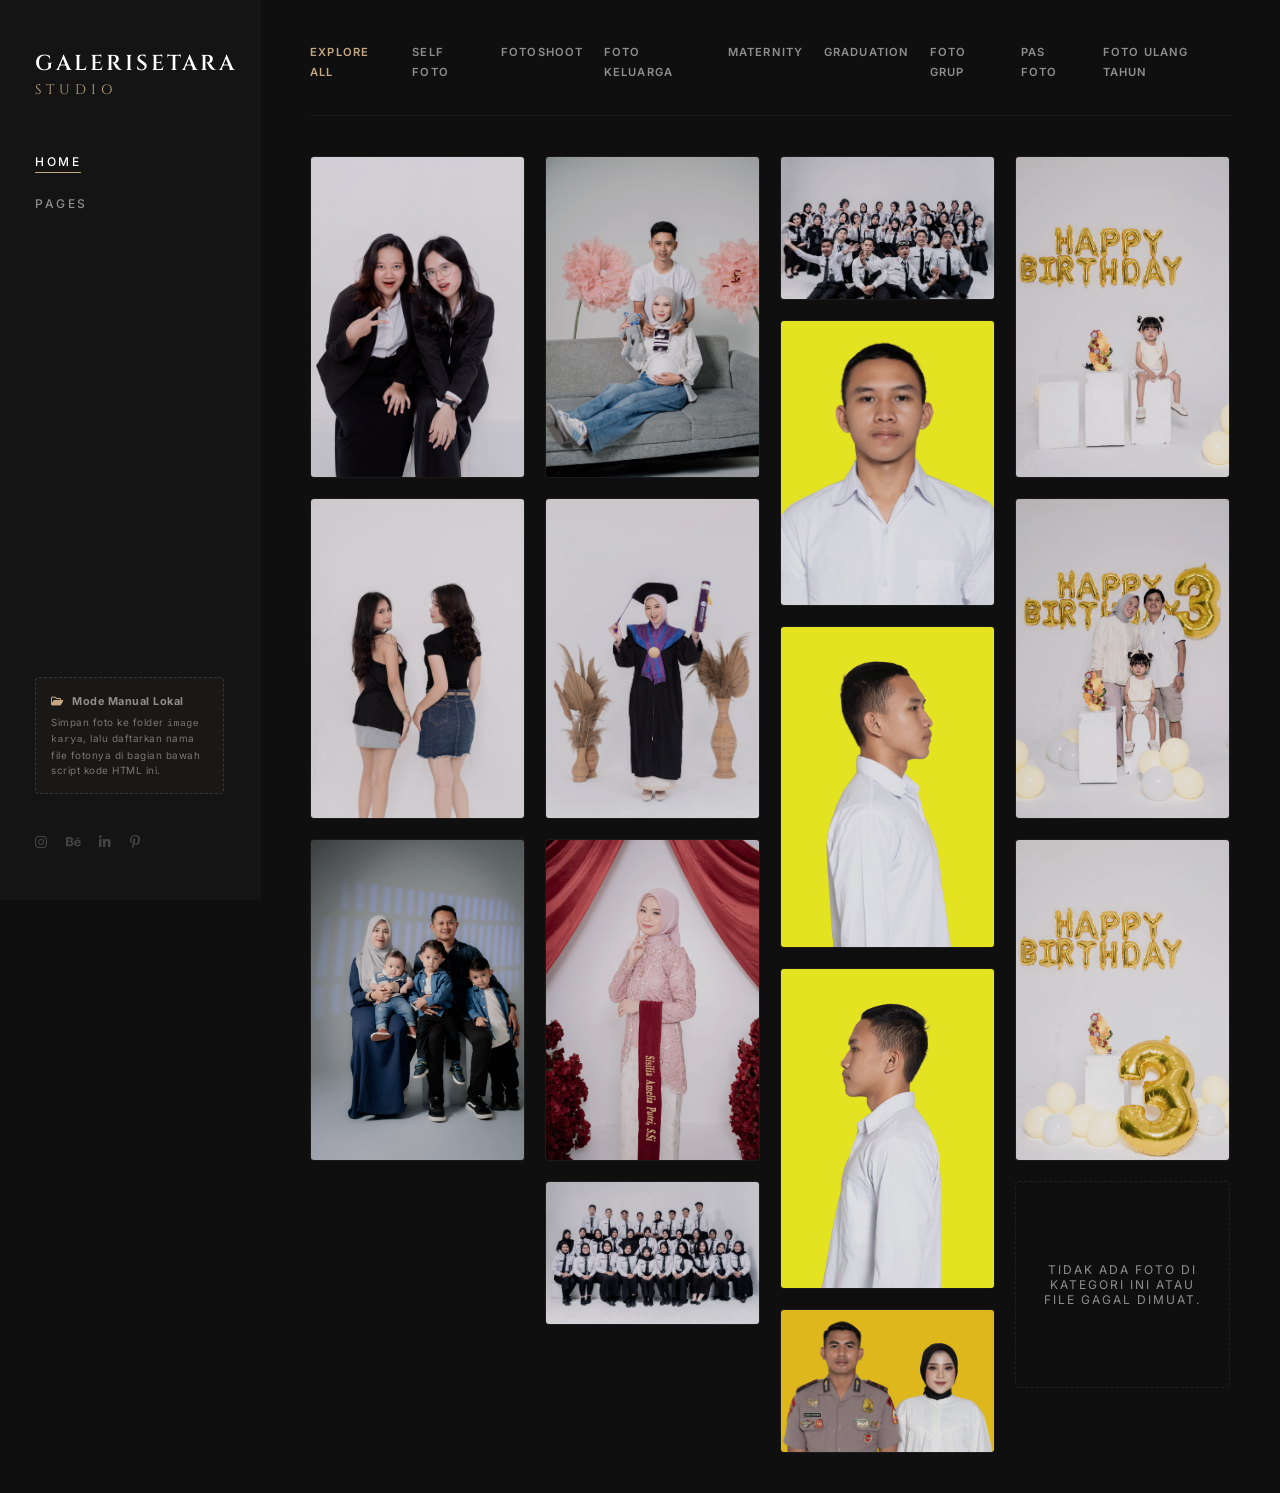
==== commit 65ef47e9: "update" ====
--- a/Karya.html
+++ b/Karya.html
@@ -387,25 +387,32 @@
                 'foto_diri2.png'
             ],
             'fotoshoot': [
-                'model_studio1.jpg'
+                'reva.jpg'
             ],
             'foto-keluarga': [
-                'keluarga_besar.jpg'
+                'anafizar.jpg'
             ],
             'maternity': [
-                'maternity_session.jpg'
+                'octa.jpg'
             ],
             'graduation': [
-                'wisuda_setara.jpg'
+                'sisilia.jpg',
+                'ubb.jpg',
             ],
             'foto-grup': [
-                'fgw.jpg' 
+                'helmy.jpg',
+                'bebas.jpg',
             ],
             'pas-foto': [
-                'pasfoto_3x4.jpg'
+                'depan.jpg',
+                'kiri.jpg',
+                'kanan.jpg',
+                'gandeng.jpg',
             ],
             'ulang-tahun': [
-                'sweet_seventeen.jpg'
+                'sendiri.jpg',
+                'bertiga.jpg',
+                'dekorasi.jpg',
             ]
         };
 
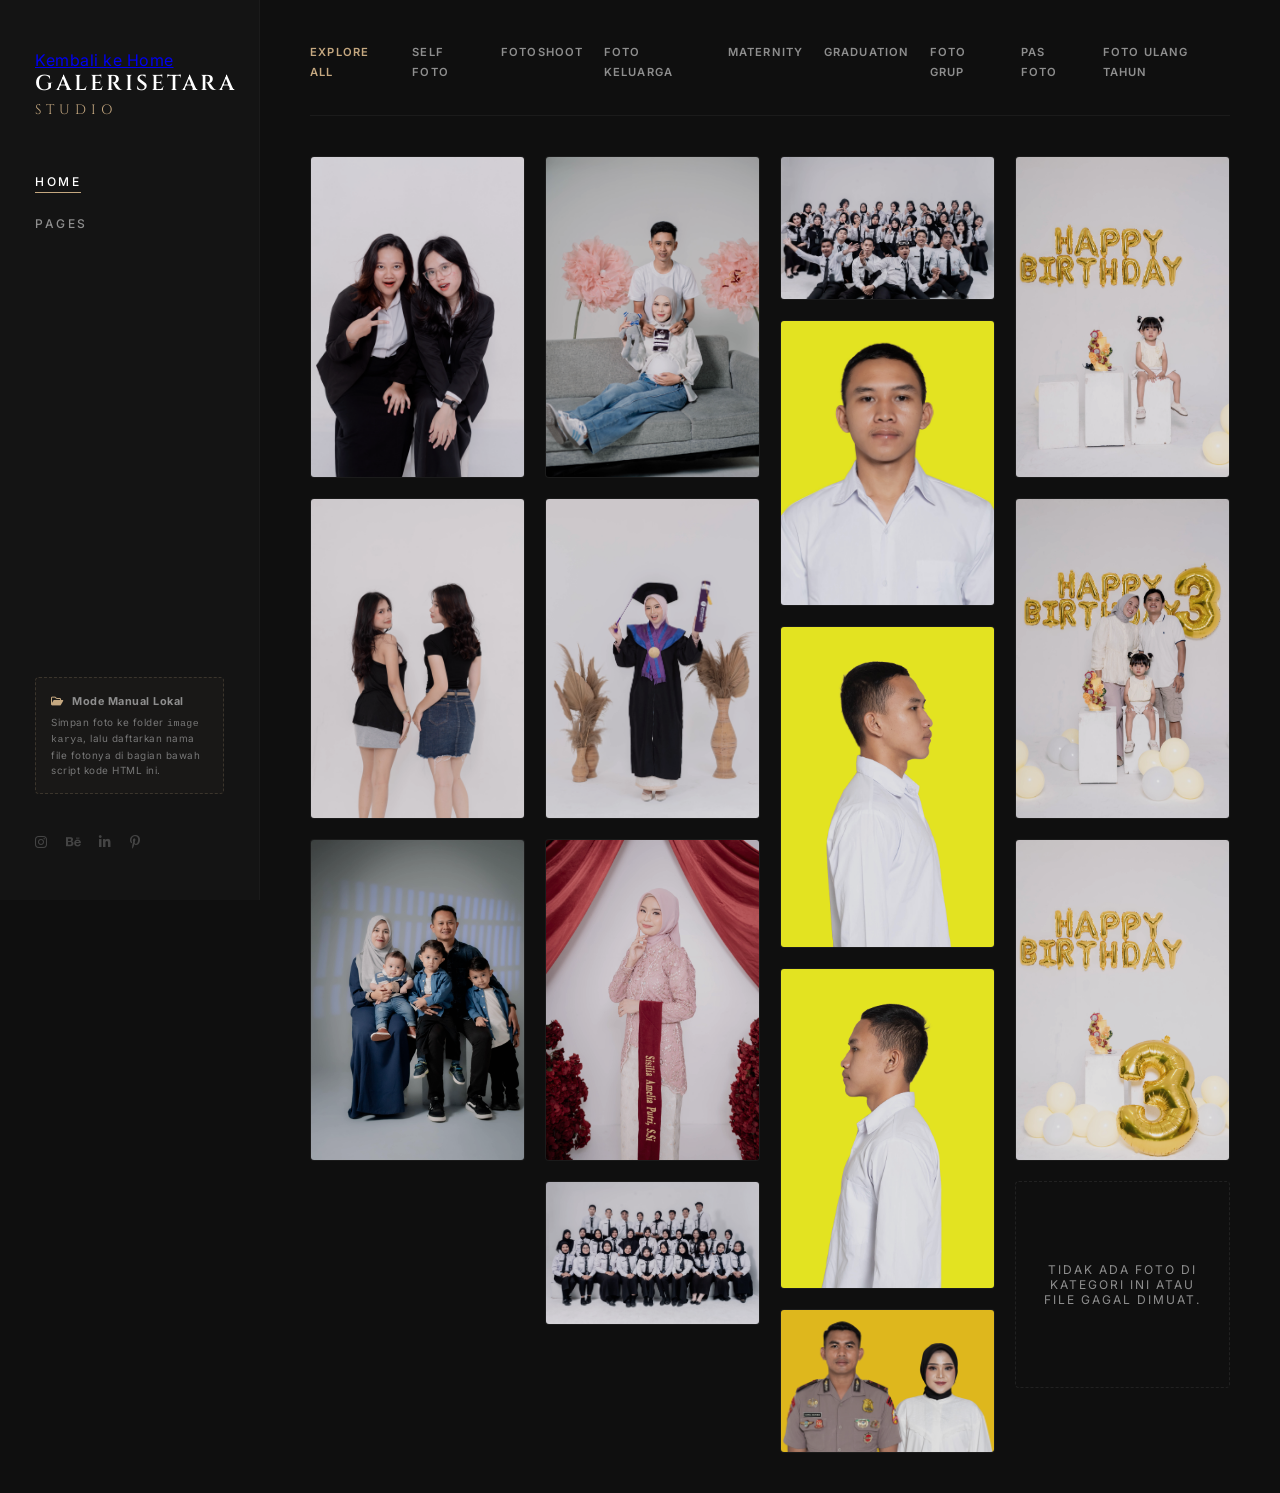
==== commit 1d59c9ac: "update" ====
--- a/Karya.html
+++ b/Karya.html
@@ -326,6 +326,12 @@
 
     <aside>
         <div class="brand">
+            <a href="index.html" class="group inline-flex items-center gap-2 border border-amber-500/50 text-amber-500 text-[10px] px-6 py-2 rounded-full uppercase tracking-widest hover:bg-amber-500 hover:text-black hover:shadow-[0_0_15px_rgba(245,158,11,0.5)] transition-all duration-300 mb-3">
+                <p>Kembali ke Home</p>
+            </a>
+        </div>
+
+        <div class="brand">
             <h1>GaleriSetara<br><span>Studio</span></h1>
         </div>
 
